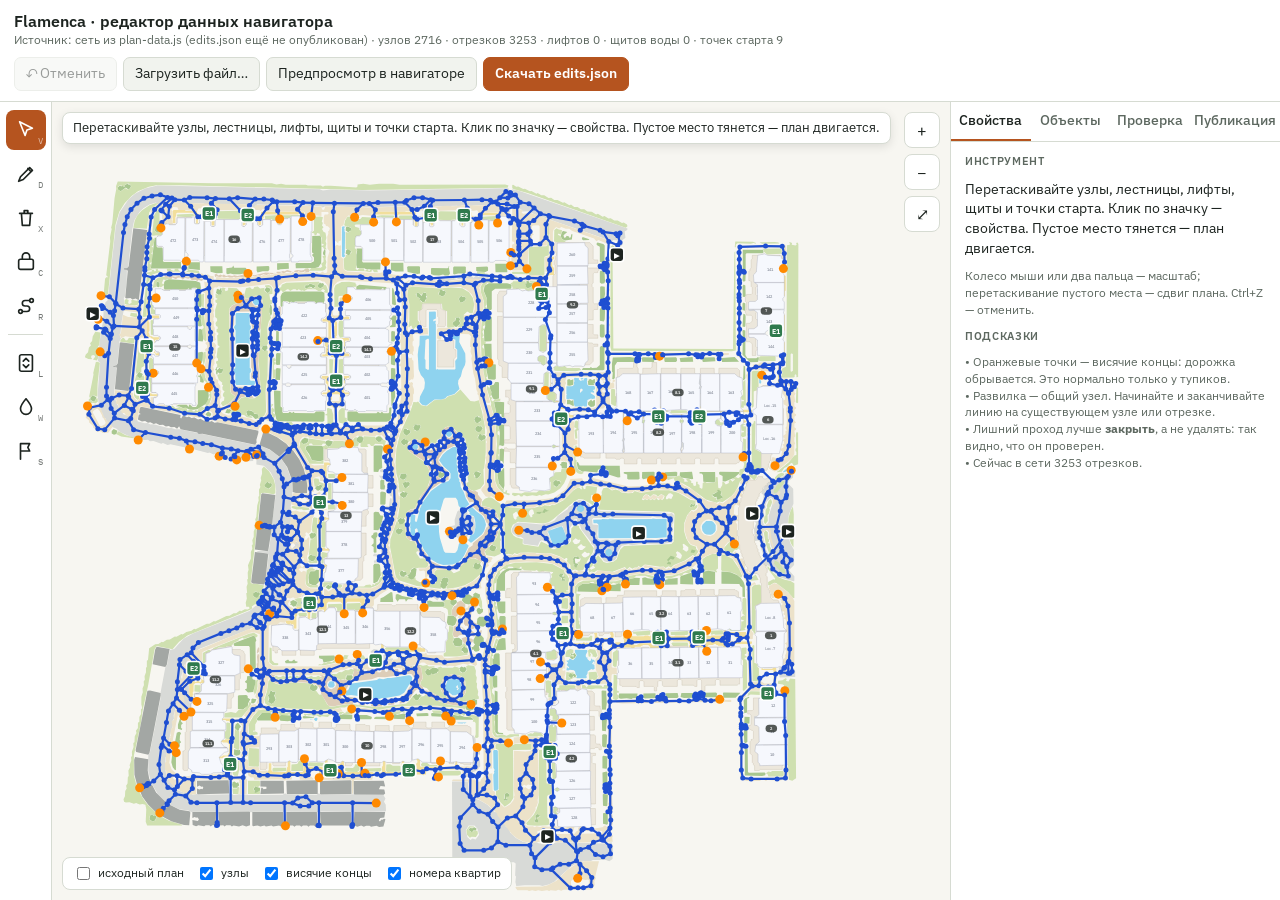
==== editor/index.html @ c353ce2e "Редактор данных навигатора (/editor/) и файл правок data/edits.json - editor/: дорожки (рисовать, дв" ====
<!doctype html>
<html lang="ru">
<head>
<meta charset="utf-8">
<meta name="viewport" content="width=device-width, initial-scale=1, viewport-fit=cover">
<meta name="robots" content="noindex, nofollow">
<title>Flamenca · редактор данных</title>
<link rel="icon" href="data:image/svg+xml,%3Csvg xmlns='http://www.w3.org/2000/svg' viewBox='0 0 32 32'%3E%3Crect width='32' height='32' rx='7' fill='%23b5541f'/%3E%3Cpath d='M8 22l4-1 10-10-3-3L9 18z' fill='%23fff'/%3E%3C/svg%3E">
<link rel="preconnect" href="https://fonts.googleapis.com">
<link rel="stylesheet" href="https://fonts.googleapis.com/css2?family=IBM+Plex+Sans:wght@400;500;600&family=IBM+Plex+Mono:wght@400;500;600&display=swap">
<style>
/* Layout: шапка (файл/статистика) → панель инструментов слева, план, боковая панель справа (свойства, объекты, проверка, публикация) */
:root{
  --bg:#eef0ec; --panel:#ffffff; --line:#d6dbd2; --fg:#1d2420; --muted:#5d6860;
  --accent:#b5541f; --accent-soft:#f8e6da; --blue:#1f4fd1; --ok:#2f7a4d; --bad:#c0392b; --chip:#f1f3ee;
  --sans:"IBM Plex Sans",system-ui,-apple-system,"Segoe UI",sans-serif;
  --mono:"IBM Plex Mono",ui-monospace,Menlo,monospace;
}
@media (prefers-color-scheme:dark){:root:not([data-theme="light"]){--bg:#141816;--panel:#1c221f;--line:#2f3833;--fg:#e4eae6;--muted:#9aa69f;--accent:#f08a4b;--accent-soft:#3a2617;--blue:#7c9cff;--ok:#6cc58f;--bad:#ff7a6b;--chip:#232a26;color-scheme:dark}}
:root[data-theme="dark"]{--bg:#141816;--panel:#1c221f;--line:#2f3833;--fg:#e4eae6;--muted:#9aa69f;--accent:#f08a4b;--accent-soft:#3a2617;--blue:#7c9cff;--ok:#6cc58f;--bad:#ff7a6b;--chip:#232a26;color-scheme:dark}
html,body{height:100%;margin:0;background:var(--bg);color:var(--fg)}
body{font-family:var(--sans);font-size:14px;line-height:1.4;display:flex;flex-direction:column;padding-left:env(safe-area-inset-left,0px);padding-right:env(safe-area-inset-right,0px)}
[hidden]{display:none!important}
button,input,select,textarea{font:inherit;color:var(--fg)}
:focus-visible{outline:2px solid var(--accent);outline-offset:2px}
.mono{font-family:var(--mono);font-variant-numeric:tabular-nums}
header{display:flex;flex-wrap:wrap;gap:8px 16px;align-items:center;justify-content:space-between;padding:10px 14px;background:var(--panel);border-bottom:1px solid var(--line)}
header h1{font-size:16px;margin:0;font-weight:600}
header .stats{color:var(--muted);font-size:12px}
.hbtns{display:flex;flex-wrap:wrap;gap:6px}
.btn{background:var(--chip);border:1px solid var(--line);border-radius:7px;padding:6px 11px;cursor:pointer;white-space:nowrap}
.btn:hover{border-color:var(--accent)}
.btn.primary{background:var(--accent);border-color:var(--accent);color:#fff;font-weight:600}
.btn.danger{color:var(--bad)}
.btn:disabled{opacity:.45;cursor:default}
main{flex:1;display:grid;grid-template-columns:52px minmax(0,1fr) 330px;min-height:0}
@media (max-width:900px){main{grid-template-columns:minmax(0,1fr);grid-template-rows:auto 62vh auto}}
.tools{display:flex;flex-direction:column;gap:4px;padding:8px 6px;background:var(--panel);border-right:1px solid var(--line)}
@media (max-width:900px){.tools{flex-direction:row;flex-wrap:wrap;border-right:0;border-bottom:1px solid var(--line)}}
.tools button{width:40px;height:40px;border-radius:8px;border:1px solid transparent;background:none;cursor:pointer;display:grid;place-items:center;position:relative}
.tools button svg{width:22px;height:22px;stroke:currentColor;fill:none;stroke-width:1.8;stroke-linecap:round;stroke-linejoin:round}
.tools button:hover{background:var(--chip)}
.tools button.on{background:var(--accent);color:#fff}
.tools button kbd{position:absolute;right:2px;bottom:1px;font-size:9px;font-family:var(--mono);opacity:.6}
.tools hr{border:0;border-top:1px solid var(--line);margin:4px 2px;width:auto}
.mapwrap{position:relative;min-width:0;min-height:0;background:#f7f6f1}
#map{width:100%;height:100%;display:block;touch-action:none;cursor:grab}
#map.t-draw,#map.t-lift,#map.t-water,#map.t-start,#map.t-route{cursor:crosshair}
#map.t-delete{cursor:not-allowed}
.hud{position:absolute;left:10px;top:10px;background:var(--panel);border:1px solid var(--line);border-radius:8px;padding:6px 10px;font-size:13px;max-width:calc(100% - 80px);box-shadow:0 3px 10px rgb(0 0 0/.1)}
.hud b{color:var(--accent)}
.zoom{position:absolute;right:10px;top:10px;display:flex;flex-direction:column;gap:6px}
.zoom button{width:36px;height:36px;background:var(--panel);border:1px solid var(--line);border-radius:8px;cursor:pointer;font-size:16px}
.vis{position:absolute;left:10px;bottom:10px;background:var(--panel);border:1px solid var(--line);border-radius:8px;padding:6px 10px;display:flex;flex-wrap:wrap;gap:4px 12px;font-size:12px;max-width:calc(100% - 20px)}
.vis label{display:flex;gap:5px;align-items:center;cursor:pointer}
aside{background:var(--panel);border-left:1px solid var(--line);display:flex;flex-direction:column;min-height:0}
@media (max-width:900px){aside{border-left:0;border-top:1px solid var(--line)}}
.tabs{display:flex;border-bottom:1px solid var(--line)}
.tabs button{flex:1;background:none;border:0;border-bottom:2px solid transparent;padding:9px 4px;cursor:pointer;font-weight:500;color:var(--muted)}
.tabs button.on{color:var(--fg);border-bottom-color:var(--accent)}
.pane{padding:12px 14px;overflow:auto;display:flex;flex-direction:column;gap:10px;flex:1}
.lbl{font-size:11px;letter-spacing:.06em;text-transform:uppercase;color:var(--muted);font-weight:600}
.f{display:flex;flex-direction:column;gap:3px}
.f input,.f select,.f textarea{background:var(--bg);border:1px solid var(--line);border-radius:6px;padding:6px 8px;width:100%;box-sizing:border-box}
.f textarea{min-height:56px;resize:vertical;font-family:var(--mono);font-size:13px}
.row2{display:grid;grid-template-columns:1fr 1fr;gap:8px}
.note{font-size:12px;color:var(--muted)}
.list{display:flex;flex-direction:column;border:1px solid var(--line);border-radius:8px;overflow:hidden}
.list div{display:flex;justify-content:space-between;gap:8px;padding:6px 9px;border-bottom:1px solid var(--line);cursor:pointer;font-size:13px}
.list div:last-child{border-bottom:0}
.list div:hover,.list div.on{background:var(--accent-soft)}
.list span{color:var(--muted);overflow:hidden;text-overflow:ellipsis;white-space:nowrap}
.res{display:flex;flex-direction:column;gap:4px;font-size:13px}
.ok{color:var(--ok)} .bad{color:var(--bad)}
.banner{background:var(--accent-soft);border-bottom:1px solid var(--line);padding:8px 14px;display:flex;flex-wrap:wrap;gap:8px;align-items:center;font-size:13px}
ol.steps{margin:0;padding-left:18px;display:flex;flex-direction:column;gap:6px}
code{font-family:var(--mono);font-size:12px;background:var(--chip);padding:1px 4px;border-radius:4px}
.toast{position:fixed;left:50%;bottom:20px;transform:translateX(-50%);background:var(--fg);color:var(--bg);padding:8px 14px;border-radius:8px;font-size:13px;z-index:20}
/* план */
.e{stroke:#1f4fd1;stroke-width:2.2;vector-effect:non-scaling-stroke;stroke-linecap:round}
.e.closed{stroke:#c0392b;stroke-dasharray:5 4}
.e.hl{stroke:#b5541f;stroke-width:5}
.n{stroke:#1f4fd1;stroke-width:5;stroke-linecap:round;vector-effect:non-scaling-stroke}
.n.dangle{stroke:#ff8a00;stroke-width:9}
.n.hl{stroke:#b5541f;stroke-width:12}
.rb{stroke:#b5541f;stroke-width:2.5;stroke-dasharray:6 5;vector-effect:non-scaling-stroke;fill:none}
.route{stroke:#00a86b;stroke-width:6;vector-effect:non-scaling-stroke;fill:none;stroke-linecap:round;stroke-linejoin:round}
.mk text{font-family:"IBM Plex Sans",sans-serif;font-weight:700;pointer-events:none}
.mk.sel rect,.mk.sel circle{stroke:#b5541f;stroke-width:4}
@media (prefers-reduced-motion:reduce){*{transition:none!important}}
</style>
</head>
<body>
<div class="banner" id="draftBanner" hidden>
  <span>Найден несохранённый черновик (<span id="draftTime"></span>).</span>
  <button class="btn primary" id="draftUse" type="button">Продолжить черновик</button>
  <button class="btn" id="draftDrop" type="button">Начать с опубликованных данных</button>
</div>
<header>
  <div>
    <h1>Flamenca · редактор данных навигатора</h1>
    <div class="stats" id="stats"></div>
  </div>
  <div class="hbtns">
    <button class="btn" id="undo" type="button" title="Ctrl+Z">↶ Отменить</button>
    <label class="btn" for="fileIn" title="Загрузить ранее скачанный edits.json">Загрузить файл…</label>
    <input type="file" id="fileIn" accept=".json,application/json" hidden>
    <button class="btn" id="preview" type="button" title="Открыть навигатор с этими данными (только на этом устройстве)">Предпросмотр в навигаторе</button>
    <button class="btn primary" id="save" type="button">Скачать edits.json</button>
  </div>
</header>
<main>
  <nav class="tools" id="tools" aria-label="Инструменты"></nav>
  <div class="mapwrap">
    <svg id="map" aria-label="План комплекса для редактирования"><g id="world"></g></svg>
    <div class="hud" id="hud"></div>
    <div class="zoom"><button id="zi" type="button" aria-label="Приблизить">+</button><button id="zo" type="button" aria-label="Отдалить">−</button><button id="zf" type="button" aria-label="Весь план">⤢</button></div>
    <div class="vis">
      <label><input type="checkbox" id="vRaster"> исходный план</label>
      <label><input type="checkbox" id="vNodes" checked> узлы</label>
      <label><input type="checkbox" id="vDangle" checked> висячие концы</label>
      <label><input type="checkbox" id="vNums" checked> номера квартир</label>
    </div>
  </div>
  <aside>
    <div class="tabs" role="tablist">
      <button type="button" data-tab="props" class="on">Свойства</button>
      <button type="button" data-tab="objs">Объекты</button>
      <button type="button" data-tab="check">Проверка</button>
      <button type="button" data-tab="pub">Публикация</button>
    </div>
    <div class="pane" id="p-props"></div>
    <div class="pane" id="p-objs" hidden></div>
    <div class="pane" id="p-check" hidden>
      <button class="btn primary" id="runCheck" type="button">Проверить сеть</button>
      <div class="res" id="checkRes"><div class="note">Проверка ищет оторванные куски, висячие концы и лестницы, до которых нельзя дойти от точек старта.</div></div>
    </div>
    <div class="pane" id="p-pub" hidden>
      <div class="lbl">Как опубликовать для всех</div>
      <ol class="steps">
        <li>Нажмите <b>Скачать edits.json</b>.</li>
        <li>Откройте <a href="https://github.com/alkosu/FlamencaDemoPlan/upload/main/data" target="_blank" rel="noopener">загрузку в папку data на GitHub</a>, перетащите файл, нажмите <b>Commit changes</b>.</li>
        <li>Через 1–2 минуты навигатор начнёт использовать новые данные. Сборка не нужна.</li>
      </ol>
      <div class="lbl">Проверить до публикации</div>
      <p class="note" style="margin:0"><b>Предпросмотр в навигаторе</b> открывает сайт с текущими правками только на этом устройстве. Остальные видят опубликованную версию.</p>
      <div class="lbl">Продолжить в другой раз</div>
      <p class="note" style="margin:0">Черновик автоматически сохраняется в этом браузере. На другом устройстве нажмите <b>Загрузить файл…</b> и выберите скачанный edits.json.</p>
      <div class="lbl">Начать заново</div>
      <button class="btn danger" id="reset" type="button">Сбросить к опубликованным данным</button>
      <div class="note" id="srcNote"></div>
    </div>
  </aside>
</main>
<div class="toast" id="toast" hidden></div>
<script src="../data/plan-data.js"></script>
<script src="editor.js"></script>
</body>
</html>
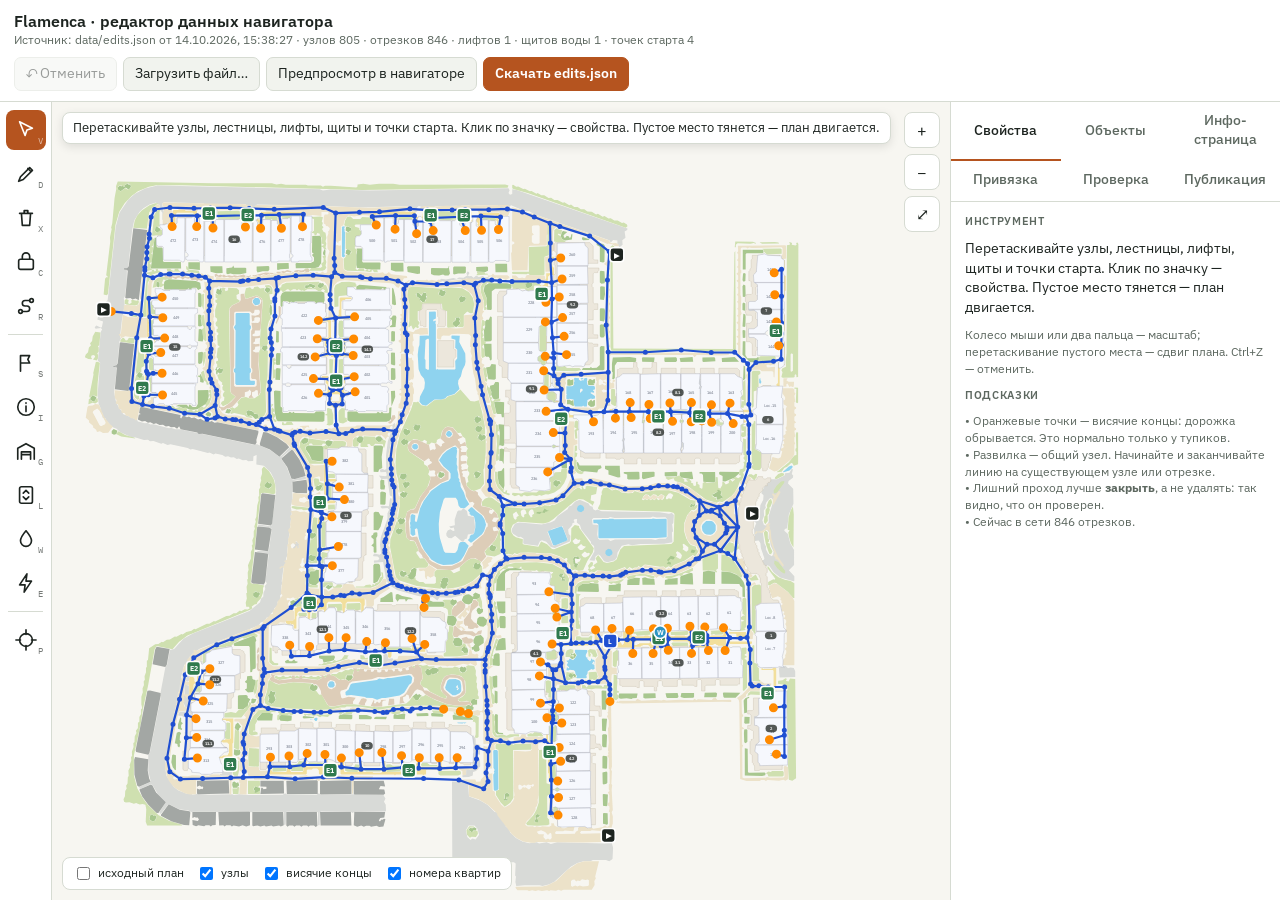
==== commit 73ad7fe2: "Объекты с информацией, вкладка «Информация», геопривязка и «Где я», ссылки /simple/ и /pro/ Редактор" ====
--- a/editor/index.html
+++ b/editor/index.html
@@ -45,7 +45,7 @@
 .tools hr{border:0;border-top:1px solid var(--line);margin:4px 2px;width:auto}
 .mapwrap{position:relative;min-width:0;min-height:0;background:#f7f6f1}
 #map{width:100%;height:100%;display:block;touch-action:none;cursor:grab}
-#map.t-draw,#map.t-lift,#map.t-water,#map.t-start,#map.t-route{cursor:crosshair}
+#map.t-draw,#map.t-lift,#map.t-water,#map.t-start,#map.t-route,#map.t-elec,#map.t-info,#map.t-garage,#map.t-geo{cursor:crosshair}
 #map.t-delete{cursor:not-allowed}
 .hud{position:absolute;left:10px;top:10px;background:var(--panel);border:1px solid var(--line);border-radius:8px;padding:6px 10px;font-size:13px;max-width:calc(100% - 80px);box-shadow:0 3px 10px rgb(0 0 0/.1)}
 .hud b{color:var(--accent)}
@@ -55,8 +55,8 @@
 .vis label{display:flex;gap:5px;align-items:center;cursor:pointer}
 aside{background:var(--panel);border-left:1px solid var(--line);display:flex;flex-direction:column;min-height:0}
 @media (max-width:900px){aside{border-left:0;border-top:1px solid var(--line)}}
-.tabs{display:flex;border-bottom:1px solid var(--line)}
-.tabs button{flex:1;background:none;border:0;border-bottom:2px solid transparent;padding:9px 4px;cursor:pointer;font-weight:500;color:var(--muted)}
+.tabs{display:flex;flex-wrap:wrap;border-bottom:1px solid var(--line)}
+.tabs button{flex:1 1 30%;background:none;border:0;border-bottom:2px solid transparent;padding:9px 4px;cursor:pointer;font-weight:500;color:var(--muted)}
 .tabs button.on{color:var(--fg);border-bottom-color:var(--accent)}
 .pane{padding:12px 14px;overflow:auto;display:flex;flex-direction:column;gap:10px;flex:1}
 .lbl{font-size:11px;letter-spacing:.06em;text-transform:uppercase;color:var(--muted);font-weight:600}
@@ -126,11 +126,15 @@
     <div class="tabs" role="tablist">
       <button type="button" data-tab="props" class="on">Свойства</button>
       <button type="button" data-tab="objs">Объекты</button>
+      <button type="button" data-tab="page">Инфо-страница</button>
+      <button type="button" data-tab="geo">Привязка</button>
       <button type="button" data-tab="check">Проверка</button>
       <button type="button" data-tab="pub">Публикация</button>
     </div>
     <div class="pane" id="p-props"></div>
     <div class="pane" id="p-objs" hidden></div>
+    <div class="pane" id="p-page" hidden></div>
+    <div class="pane" id="p-geo" hidden></div>
     <div class="pane" id="p-check" hidden>
       <button class="btn primary" id="runCheck" type="button">Проверить сеть</button>
       <div class="res" id="checkRes"><div class="note">Проверка ищет оторванные куски, висячие концы и лестницы, до которых нельзя дойти от точек старта.</div></div>
@@ -154,6 +158,7 @@
 </main>
 <div class="toast" id="toast" hidden></div>
 <script src="../data/plan-data.js"></script>
+<script src="../assets/geo.js"></script>
 <script src="editor.js"></script>
 </body>
 </html>
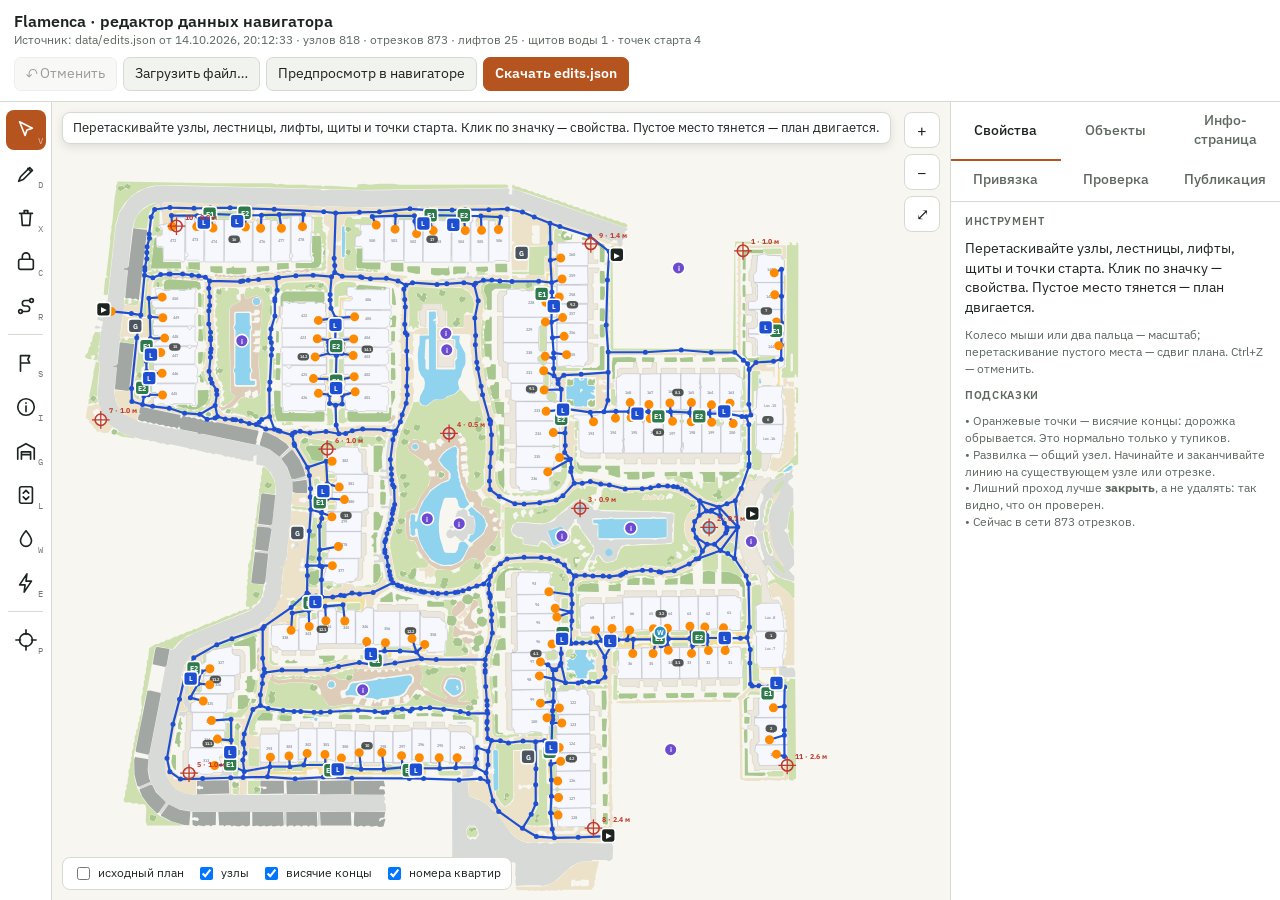
==== commit d3df60c0: "Use latest editor export as data/edits.json; safer publishing in editor Uploads were saved as 'edits" ====
--- a/editor/index.html
+++ b/editor/index.html
@@ -142,10 +142,11 @@
     <div class="pane" id="p-pub" hidden>
       <div class="lbl">Как опубликовать для всех</div>
       <ol class="steps">
-        <li>Нажмите <b>Скачать edits.json</b>.</li>
-        <li>Откройте <a href="https://github.com/alkosu/FlamencaDemoPlan/upload/main/data" target="_blank" rel="noopener">загрузку в папку data на GitHub</a>, перетащите файл, нажмите <b>Commit changes</b>.</li>
+        <li>Нажмите <button class="btn" id="copyJson" type="button">Скопировать данные</button></li>
+        <li>Откройте <a href="https://github.com/alkosu/FlamencaDemoPlan/edit/main/data/edits.json" target="_blank" rel="noopener">data/edits.json на GitHub</a>, выделите весь текст (Ctrl/⌘+A), вставьте (Ctrl/⌘+V), нажмите <b>Commit changes</b>.</li>
         <li>Через 1–2 минуты навигатор начнёт использовать новые данные. Сборка не нужна.</li>
       </ol>
+      <p class="note" style="margin:0">Можно и файлом: <b>Скачать edits.json</b> → <a href="https://github.com/alkosu/FlamencaDemoPlan/upload/main/data" target="_blank" rel="noopener">загрузка в папку data</a>. <b>Важно:</b> файл должен называться ровно <code>edits.json</code>. Браузер при повторном скачивании называет его «edits (2).json» — такой файл навигатор не читает; переименуйте перед загрузкой.</p>
       <div class="lbl">Проверить до публикации</div>
       <p class="note" style="margin:0"><b>Предпросмотр в навигаторе</b> открывает сайт с текущими правками только на этом устройстве. Остальные видят опубликованную версию.</p>
       <div class="lbl">Продолжить в другой раз</div>
